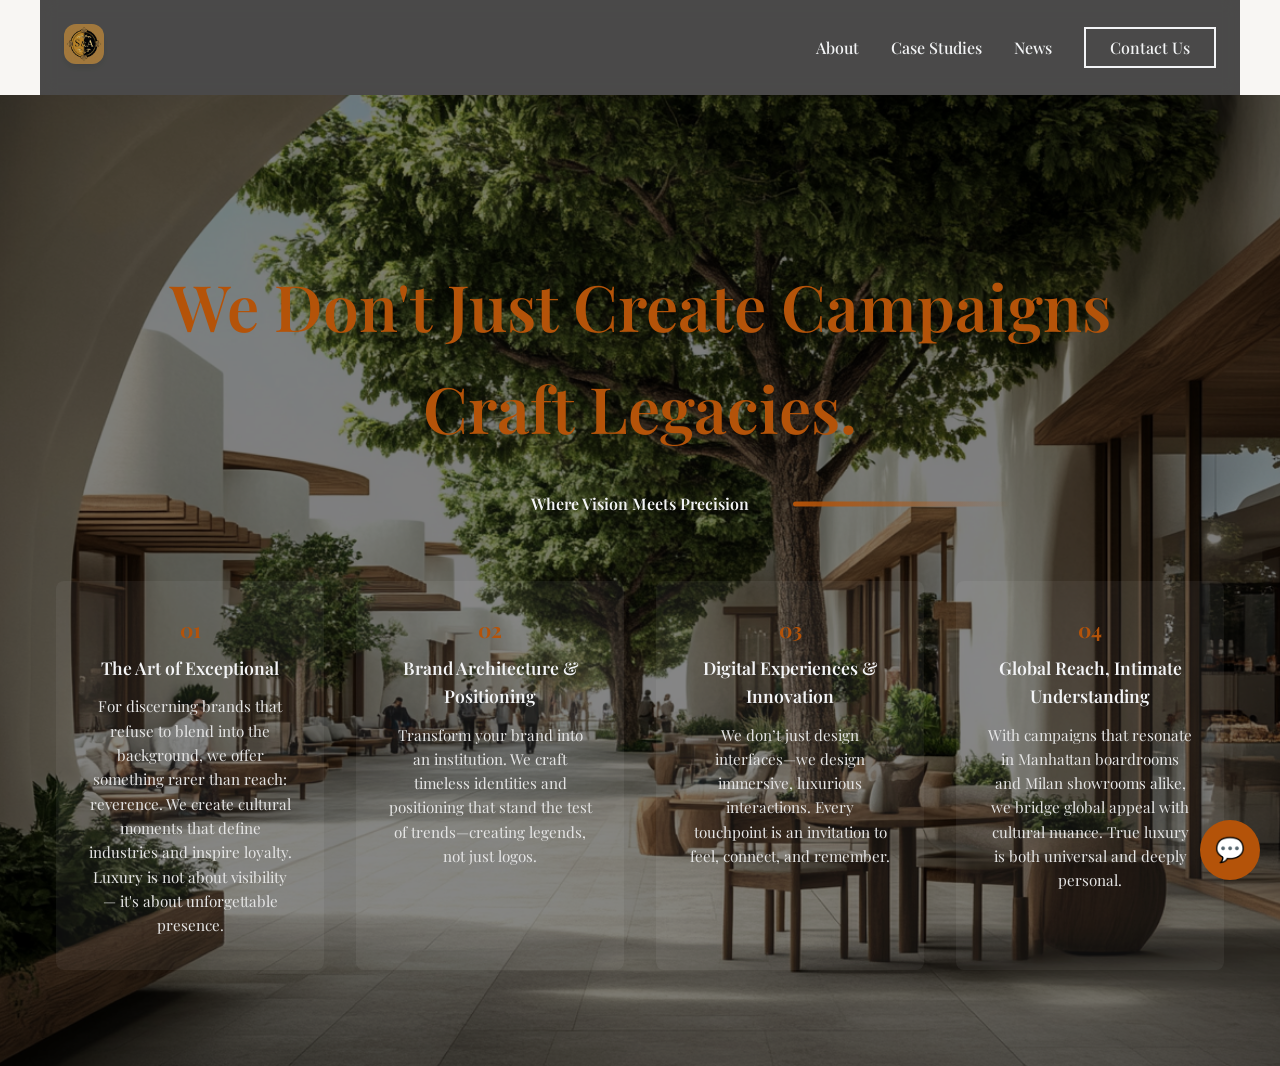
==== index.html @ b154f4e4 "Change html" ====
<!DOCTYPE html>
<html lang="en">


<head>
    <meta charset="UTF-8" />
    <meta name="viewport" content="width=device-width, initial-scale=1.0" />
    <link rel="preconnect" href="https://fonts.googleapis.com" />
    <link rel="preconnect" href="https://fonts.gstatic.com" crossorigin />
    <link
        href="https://fonts.googleapis.com/css2?family=Playfair+Display:wght@400;600;700&family=DM+Sans:wght@400;500;700&display=swap"
        rel="stylesheet">
    <link rel="stylesheet" href="style.css" />
    <title>SA Luxury | Modern Sophistication | Digital Agency Portfolio Page</title>
</head>


<body>
    <nav>
        <div class="nav__logo">
            <img src="src/sa-logo.png" alt="S & A Luxury Logo" class="logo-image" />
        </div>
        <ul class="nav__links">
            <li class="link"><a href="#">About</a></li>
            <li class="link"><a href="#">Case Studies</a></li>
            <li class="link"><a href="#">News</a></li>
            <li class="link"><a href="#" class="contact__btn">Contact Us</a></li>
        </ul>
    </nav>


    <header>
        <div class="header__container">
            <div class="header__content">
                <h1><strong>We Don't Just Create Campaigns</strong><strong> Craft Legacies.</strong></h1>
                <a href="#" class="start__project">Where Vision Meets Precision</a>
            </div>


            <div class="footer__cards">


                <div class="card">
                    <h4>01</h4>
                    <h5>The Art of Exceptional</h5>
                    <p>
                        For discerning brands that refuse to blend into the background, we offer something rarer than
                        reach: reverence.
                        We create cultural moments that define industries and inspire loyalty. Luxury is not about
                        visibility—
                        it's about unforgettable presence.
                    </p>
                </div>


                <div class="card">
                    <h4>02</h4>
                    <h5>Brand Architecture & Positioning</h5>
                    <p>
                        Transform your brand into an institution. We craft timeless identities and positioning that
                        stand the test
                        of trends—creating legends, not just logos.
                    </p>
                </div>


                <div class="card">
                    <h4>03</h4>
                    <h5>Digital Experiences & Innovation</h5>
                    <p>
                        We don’t just design interfaces—we design immersive, luxurious interactions. Every touchpoint is
                        an invitation
                        to feel, connect, and remember.
                    </p>
                </div>


                <div class="card">
                    <h4>04</h4>
                    <h5>Global Reach, Intimate Understanding</h5>
                    <p>
                        With campaigns that resonate in Manhattan boardrooms and Milan showrooms alike, we bridge global
                        appeal
                        with cultural nuance. True luxury is both universal and deeply personal.
                    </p>
                </div>


            </div>
        </div>
    </header>


    <div class="chatbot-container">
        <button id="chat-toggle" class="chat-toggle">💬</button>
        <div class="chat-window" id="chat-window">
            <div class="chat-header">S & A Assistant</div>
            <div class="chat-messages" id="chat-messages">
                <div class="chat-message-bot">
                    ✨ Welcome to S & A Luxury. <br />
                    We're honored to have you here. Tell us how we can craft brilliance together.
                </div>
            </div>
            <div class="chat-input">
                <input type="text" id="chat-input-field" placeholder="Type your message..." />
                <button id="chat-send-btn">Send</button>
            </div>
        </div>
    </div>


    <script defer src="script.js"></script>
</body>


</html>
---- style.css ----
:root {
    --primary-color: #b45309;
    --extra-light: #f3f4f6;
    --max-width: 1200px;
  }
 
  * {
    margin: 0;
    padding: 0;
    box-sizing: border-box;
  }
 
  body {
    font-family: 'Playfair Display', serif;
    background-color: #f8f6f3;
    color: #111;
    line-height: 1.6;
  }
 
  nav {
    position: sticky;
    top: 0;
    width: 100%;
    max-width: var(--max-width);
    margin: auto;
    padding: 1.5rem;
    display: flex;
    justify-content: space-between;
    align-items: center;
    background: rgba(0, 0, 0, 0.7);
    z-index: 999;
    backdrop-filter: blur(8px);
  }
 
  .logo-image {
    height: 40px;
  }
 
  .nav__links {
    display: flex;
    list-style: none;
    gap: 2rem;
  }
 
  .nav__links a {
    color: var(--extra-light);
    text-decoration: none;
    font-weight: 500;
    transition: color 0.3s;
  }
 
  .nav__links a:hover {
    color: var(--primary-color);
  }
 
  .contact__btn {
    border: 2px solid var(--extra-light);
    padding: 0.5rem 1.5rem;
    position: relative;
    transition: background 0.3s;
  }
 
  .contact__btn:hover {
    background-color: var(--primary-color);
    color: #fff;
  }
 
  header {
    background: url("src/agency.png") center center/cover no-repeat;
    position: relative;
    padding-top: 8rem;
  }
 
  header::before {
    content: "";
    position: absolute;
    inset: 0;
    background: rgba(0, 0, 0, 0.5);
    z-index: 0;
  }
 
  .header__container {
    position: relative;
    z-index: 1;
    max-width: var(--max-width);
    margin: auto;
    padding: 2rem 1rem 6rem;
    text-align: center;
  }
 
  .header__content h1 {
    font-size: 2.8rem;
    font-weight: 300;
    color: var(--extra-light);
    animation: fadeInUp 1s ease-out;
  }
 
  .header__content h1 strong {
    display: block;
    color: var(--primary-color);
    font-weight: 600;
  }
 
  .start__project {
    display: inline-block;
    margin-top: 2rem;
    color: var(--extra-light);
    text-decoration: none;
    font-weight: 600;
    position: relative;
  }
 
  .start__project::before {
    content: "";
    position: absolute;
    top: 50%;
    right: -120%;
    height: 5px;
    width: 100%;
    background-image: linear-gradient(
      to right,
      var(--primary-color),
      transparent
    );
    border-radius: 5px;
    transform: translateY(-50%);
  }
 
  .footer__cards {
    margin-top: 4rem;
    display: grid;
    grid-template-columns: repeat(auto-fit, minmax(280px, 1fr));
    gap: 2rem;
    z-index: 1;
  }
 
  .card {
    background-color: rgba(255, 255, 255, 0.05);
    border-radius: 8px;
    padding: 2rem;
    transition: transform 0.4s ease;
    cursor: pointer;
  }
 
  .card:hover {
    transform: translateY(-10px);
  }
 
  .card h4 {
    font-size: 1.3rem;
    color: var(--primary-color);
    margin-bottom: 0.5rem;
  }
 
  .card h5 {
    font-size: 1.1rem;
    font-weight: 600;
    margin-bottom: 0.75rem;
    color: var(--extra-light);
  }
 
  .card p {
    font-size: 0.95rem;
    color: #e5e5e5;
  }
 
  @media (min-width: 768px) {
    .header__content h1 {
      font-size: 3.5rem;
    }
  }
 
  @media (min-width: 1024px) {
    .header__content h1 {
      font-size: 4rem;
    }
 
    .footer__cards {
      grid-template-columns: repeat(4, 1fr);
    }
  }
 
  @keyframes fadeInUp {
    from {
      opacity: 0;
      transform: translateY(30px);
    }
    to {
      opacity: 1;
      transform: translateY(0);
    }
  }


  .chatbot-container {
    position: fixed;
    bottom: 20px;
    right: 20px;
    z-index: 999;
  }
 
  .chat-toggle {
    background: var(--primary-color);
    color: white;
    border: none;
    border-radius: 50%;
    width: 60px;
    height: 60px;
    font-size: 1.5rem;
    cursor: pointer;
  }
 
  .chat-window {
    display: none;
    flex-direction: column;
    justify-content: space-between;
    width: 300px;
    height: 400px;
    background: #111;
    border: 1px solid #333;
    border-radius: 10px;
    overflow: hidden;
    position: absolute;
    bottom: 80px;
    right: 0;
  }
 
  .chat-header {
    background: var(--primary-color);
    padding: 1rem;
    color: white;
    font-weight: bold;
    text-align: center;
  }
 
  .chat-messages {
    flex: 1;
    padding: 1rem;
    overflow-y: auto;
    font-size: 0.9rem;
  }
 
  .chat-input {
    display: flex;
    border-top: 1px solid #333;
  }
 
  .chat-input input {
    flex: 1;
    padding: 0.7rem;
    border: none;
    background: #222;
    color: white;
  }
 
  .chat-input button {
    background: var(--primary-color);
    border: none;
    color: white;
    padding: 0 1rem;
    cursor: pointer;
  }


  .chat-message-bot {
    background: rgba(255, 255, 255, 0.05);
    padding: 0.75rem 1rem;
    border-radius: 10px;
    color: #ccc;
    margin-bottom: 1rem;
    font-style: italic;
    font-size: 0.9rem;
  }

  img {
    border-radius: 12px;
    box-shadow: 0 4px 8px rgba(0, 0, 0, 0.1);
    transition: transform 0.3s ease-in-out;
  }

  img:hover {
    transform: scale(1.02);
  }

  [data-animate] {
    opacity: 0;
    transform: translateY(30px);
    transition: all 0.6s ease-out;
  }

  [data-animate].visible {
    opacity: 1;
    transform: translateY(0);
  }

 
  .section {
    padding: 80px 0;
  }
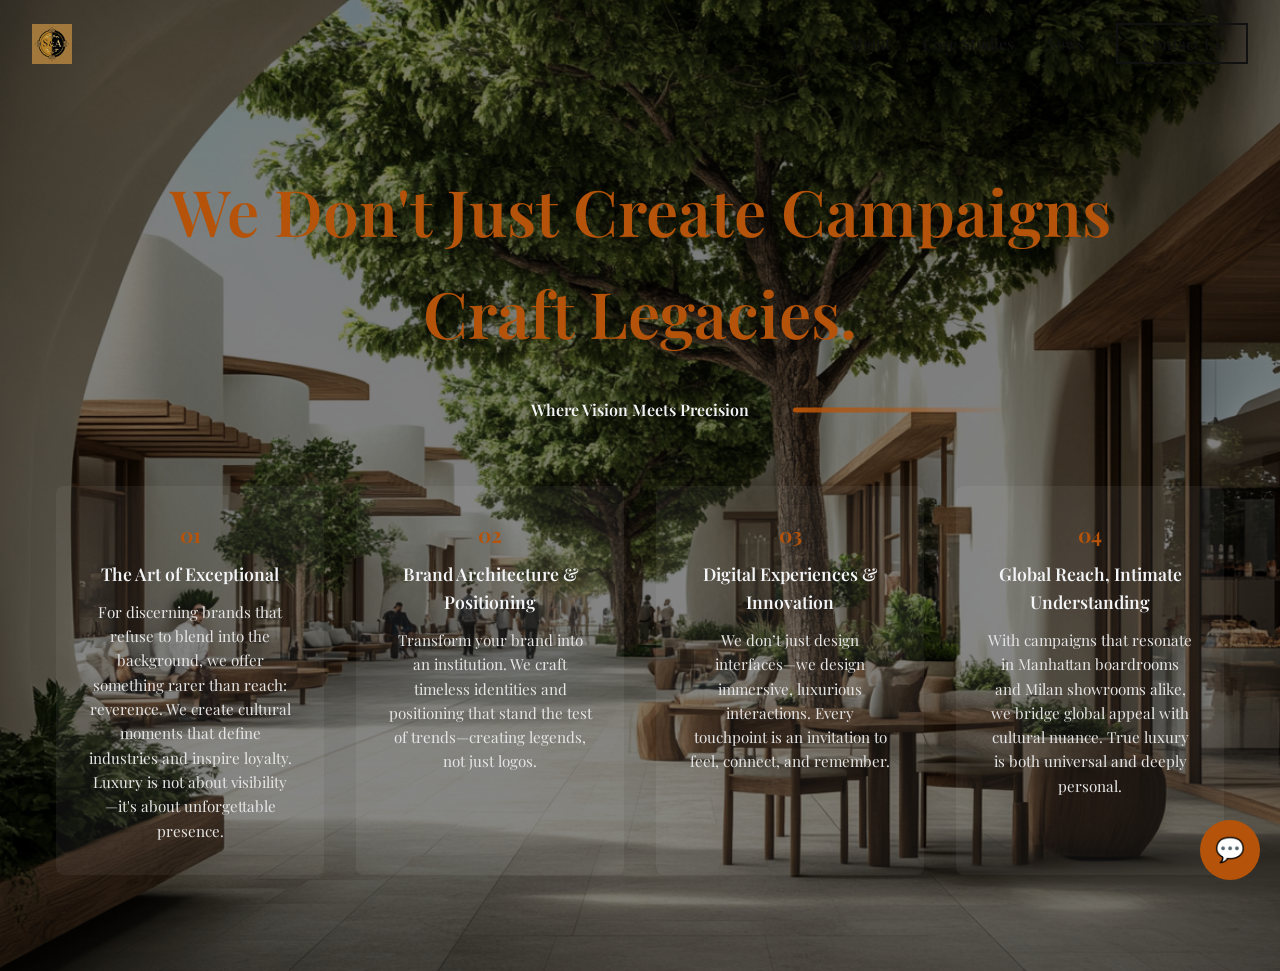
==== commit 0ff1b71f: "Final css and js" ====
--- a/index.html
+++ b/index.html
@@ -1,6 +1,5 @@
 <!DOCTYPE html>
 <html lang="en">
-
 
 <head>
     <meta charset="UTF-8" />
@@ -9,26 +8,28 @@
     <link rel="preconnect" href="https://fonts.gstatic.com" crossorigin />
     <link
         href="https://fonts.googleapis.com/css2?family=Playfair+Display:wght@400;600;700&family=DM+Sans:wght@400;500;700&display=swap"
-        rel="stylesheet">
+        rel="stylesheet" />
     <link rel="stylesheet" href="style.css" />
     <title>SA Luxury | Modern Sophistication | Digital Agency Portfolio Page</title>
 </head>
 
-
 <body>
-    <nav>
-        <div class="nav__logo">
-            <img src="src/sa-logo.png" alt="S & A Luxury Logo" class="logo-image" />
+    <!-- ✅ Single Clean Navbar -->
+    <nav class="navbar">
+        <div class="nav__container">
+            <div class="nav__logo">
+                <img src="src/sa-logo.png" alt="S & A Luxury Logo" class="logo-image" />
+            </div>
+            <ul class="nav__links">
+                <li class="link"><a href="#">About</a></li>
+                <li class="link"><a href="#">Case Studies</a></li>
+                <li class="link"><a href="#">News</a></li>
+                <li class="link"><a href="#" class="contact__btn">Contact Us</a></li>
+            </ul>
         </div>
-        <ul class="nav__links">
-            <li class="link"><a href="#">About</a></li>
-            <li class="link"><a href="#">Case Studies</a></li>
-            <li class="link"><a href="#">News</a></li>
-            <li class="link"><a href="#" class="contact__btn">Contact Us</a></li>
-        </ul>
     </nav>
 
-
+    <!-- Hero + Card Section -->
     <header>
         <div class="header__container">
             <div class="header__content">
@@ -36,61 +37,49 @@
                 <a href="#" class="start__project">Where Vision Meets Precision</a>
             </div>
 
-
             <div class="footer__cards">
-
-
                 <div class="card">
                     <h4>01</h4>
                     <h5>The Art of Exceptional</h5>
                     <p>
                         For discerning brands that refuse to blend into the background, we offer something rarer than
-                        reach: reverence.
-                        We create cultural moments that define industries and inspire loyalty. Luxury is not about
-                        visibility—
-                        it's about unforgettable presence.
+                        reach: reverence. We create cultural moments that define industries and inspire loyalty. Luxury
+                        is not about visibility—it's about unforgettable presence.
                     </p>
                 </div>
-
 
                 <div class="card">
                     <h4>02</h4>
                     <h5>Brand Architecture & Positioning</h5>
                     <p>
                         Transform your brand into an institution. We craft timeless identities and positioning that
-                        stand the test
-                        of trends—creating legends, not just logos.
+                        stand
+                        the test of trends—creating legends, not just logos.
                     </p>
                 </div>
-
 
                 <div class="card">
                     <h4>03</h4>
                     <h5>Digital Experiences & Innovation</h5>
                     <p>
                         We don’t just design interfaces—we design immersive, luxurious interactions. Every touchpoint is
-                        an invitation
-                        to feel, connect, and remember.
+                        an invitation to feel, connect, and remember.
                     </p>
                 </div>
-
 
                 <div class="card">
                     <h4>04</h4>
                     <h5>Global Reach, Intimate Understanding</h5>
                     <p>
                         With campaigns that resonate in Manhattan boardrooms and Milan showrooms alike, we bridge global
-                        appeal
-                        with cultural nuance. True luxury is both universal and deeply personal.
+                        appeal with cultural nuance. True luxury is both universal and deeply personal.
                     </p>
                 </div>
-
-
             </div>
         </div>
     </header>
 
-
+    <!-- Chatbot -->
     <div class="chatbot-container">
         <button id="chat-toggle" class="chat-toggle">💬</button>
         <div class="chat-window" id="chat-window">
@@ -108,9 +97,8 @@
         </div>
     </div>
 
-
+    <!-- JavaScript -->
     <script defer src="script.js"></script>
 </body>
 
-
 </html>
--- a/style.css
+++ b/style.css
@@ -3,74 +3,92 @@
     --extra-light: #f3f4f6;
     --max-width: 1200px;
   }
- 
+  
   * {
     margin: 0;
     padding: 0;
     box-sizing: border-box;
   }
- 
+  
   body {
     font-family: 'Playfair Display', serif;
     background-color: #f8f6f3;
     color: #111;
     line-height: 1.6;
   }
- 
-  nav {
-    position: sticky;
+  
+  /* ===== Navbar ===== */
+  nav.navbar {
+    position: absolute;
     top: 0;
+    left: 0;
+    width: 100vw;
+    background: transparent;
+    z-index: 999;
+    transition: background 0.3s ease, box-shadow 0.3s ease;
+  }
+  
+  nav.navbar.scrolled {
+    position: fixed;
+    background-color: #f8f6f3;
+    box-shadow: 0 2px 10px rgba(0, 0, 0, 0.04);
+  }
+  
+  .nav__container {
+    max-width: 1600px;
     width: 100%;
-    max-width: var(--max-width);
-    margin: auto;
-    padding: 1.5rem;
+    margin: 0 auto;
+    padding: 1.5rem 2rem;
     display: flex;
     justify-content: space-between;
     align-items: center;
-    background: rgba(0, 0, 0, 0.7);
-    z-index: 999;
-    backdrop-filter: blur(8px);
-  }
- 
+  }
+  
+  .nav__logo {
+    flex-shrink: 0;
+  }
+  
   .logo-image {
     height: 40px;
-  }
- 
+    display: block;
+  }
+  
   .nav__links {
     display: flex;
     list-style: none;
     gap: 2rem;
   }
- 
+  
   .nav__links a {
-    color: var(--extra-light);
+    color: #111;
     text-decoration: none;
     font-weight: 500;
     transition: color 0.3s;
   }
- 
+  
   .nav__links a:hover {
     color: var(--primary-color);
   }
- 
+  
   .contact__btn {
-    border: 2px solid var(--extra-light);
+    border: 2px solid #111;
     padding: 0.5rem 1.5rem;
     position: relative;
-    transition: background 0.3s;
-  }
- 
+    transition: background 0.3s, color 0.3s;
+  }
+  
   .contact__btn:hover {
     background-color: var(--primary-color);
     color: #fff;
   }
- 
+  
+  /* ===== Hero & Header ===== */
   header {
     background: url("src/agency.png") center center/cover no-repeat;
     position: relative;
     padding-top: 8rem;
   }
- 
+  
   header::before {
     content: "";
     position: absolute;
@@ -78,7 +96,7 @@
     background: rgba(0, 0, 0, 0.5);
     z-index: 0;
   }
- 
+  
   .header__container {
     position: relative;
     z-index: 1;
@@ -87,20 +105,20 @@
     padding: 2rem 1rem 6rem;
     text-align: center;
   }
- 
+  
   .header__content h1 {
     font-size: 2.8rem;
     font-weight: 300;
     color: var(--extra-light);
     animation: fadeInUp 1s ease-out;
   }
- 
+  
   .header__content h1 strong {
     display: block;
     color: var(--primary-color);
     font-weight: 600;
   }
- 
+  
   .start__project {
     display: inline-block;
     margin-top: 2rem;
@@ -109,7 +127,7 @@
     font-weight: 600;
     position: relative;
   }
- 
+  
   .start__project::before {
     content: "";
     position: absolute;
@@ -117,15 +135,12 @@
     right: -120%;
     height: 5px;
     width: 100%;
-    background-image: linear-gradient(
-      to right,
-      var(--primary-color),
-      transparent
-    );
+    background-image: linear-gradient(to right, var(--primary-color), transparent);
     border-radius: 5px;
     transform: translateY(-50%);
   }
- 
+  
+  /* ===== Cards ===== */
   .footer__cards {
     margin-top: 4rem;
     display: grid;
@@ -133,7 +148,7 @@
     gap: 2rem;
     z-index: 1;
   }
- 
+  
   .card {
     background-color: rgba(255, 255, 255, 0.05);
     border-radius: 8px;
@@ -141,45 +156,47 @@
     transition: transform 0.4s ease;
     cursor: pointer;
   }
- 
+  
   .card:hover {
     transform: translateY(-10px);
   }
- 
+  
   .card h4 {
     font-size: 1.3rem;
     color: var(--primary-color);
     margin-bottom: 0.5rem;
   }
- 
+  
   .card h5 {
     font-size: 1.1rem;
     font-weight: 600;
     margin-bottom: 0.75rem;
     color: var(--extra-light);
   }
- 
+  
   .card p {
     font-size: 0.95rem;
     color: #e5e5e5;
   }
- 
+  
+  /* ===== Responsive Typography ===== */
   @media (min-width: 768px) {
     .header__content h1 {
       font-size: 3.5rem;
     }
   }
- 
+  
   @media (min-width: 1024px) {
     .header__content h1 {
       font-size: 4rem;
     }
- 
+  
     .footer__cards {
       grid-template-columns: repeat(4, 1fr);
     }
   }
- 
+  
+  /* ===== Animation Keyframes ===== */
   @keyframes fadeInUp {
     from {
       opacity: 0;
@@ -190,15 +207,15 @@
       transform: translateY(0);
     }
   }
-
-
+  
+  /* ===== Chatbot Styling ===== */
   .chatbot-container {
     position: fixed;
     bottom: 20px;
     right: 20px;
     z-index: 999;
   }
- 
+  
   .chat-toggle {
     background: var(--primary-color);
     color: white;
@@ -209,7 +226,7 @@
     font-size: 1.5rem;
     cursor: pointer;
   }
- 
+  
   .chat-window {
     display: none;
     flex-direction: column;
@@ -224,7 +241,7 @@
     bottom: 80px;
     right: 0;
   }
- 
+  
   .chat-header {
     background: var(--primary-color);
     padding: 1rem;
@@ -232,19 +249,19 @@
     font-weight: bold;
     text-align: center;
   }
- 
+  
   .chat-messages {
     flex: 1;
     padding: 1rem;
     overflow-y: auto;
     font-size: 0.9rem;
   }
- 
+  
   .chat-input {
     display: flex;
     border-top: 1px solid #333;
   }
- 
+  
   .chat-input input {
     flex: 1;
     padding: 0.7rem;
@@ -252,7 +269,7 @@
     background: #222;
     color: white;
   }
- 
+  
   .chat-input button {
     background: var(--primary-color);
     border: none;
@@ -260,8 +277,7 @@
     padding: 0 1rem;
     cursor: pointer;
   }
-
-
+  
   .chat-message-bot {
     background: rgba(255, 255, 255, 0.05);
     padding: 0.75rem 1rem;
@@ -270,30 +286,4 @@
     margin-bottom: 1rem;
     font-style: italic;
     font-size: 0.9rem;
-  }
-
-  img {
-    border-radius: 12px;
-    box-shadow: 0 4px 8px rgba(0, 0, 0, 0.1);
-    transition: transform 0.3s ease-in-out;
-  }
-
-  img:hover {
-    transform: scale(1.02);
-  }
-
-  [data-animate] {
-    opacity: 0;
-    transform: translateY(30px);
-    transition: all 0.6s ease-out;
-  }
-
-  [data-animate].visible {
-    opacity: 1;
-    transform: translateY(0);
-  }
-
- 
-  .section {
-    padding: 80px 0;
   }
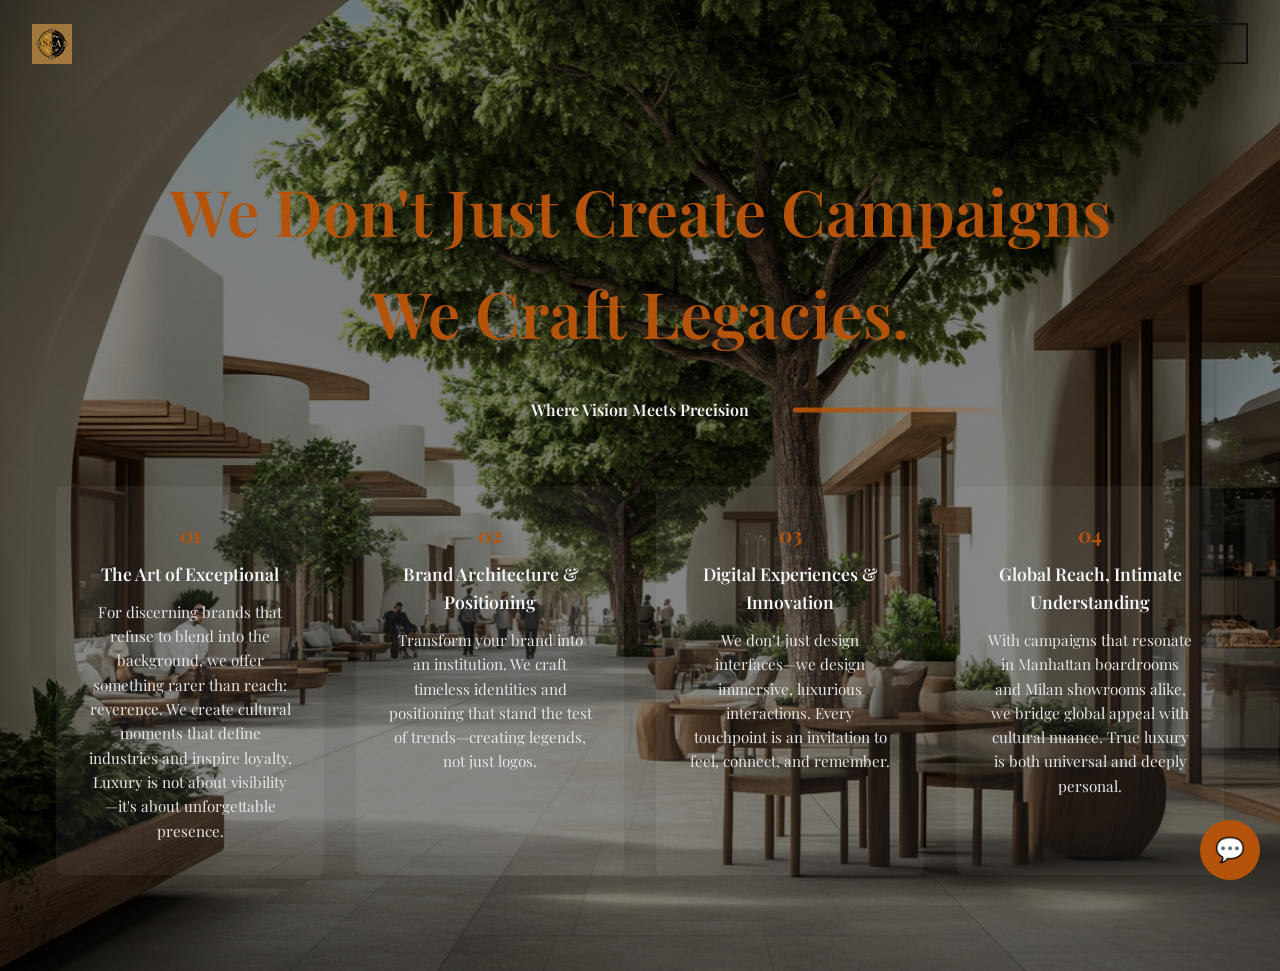
==== commit 505f9cf9: "Update index.html" ====
--- a/index.html
+++ b/index.html
@@ -33,7 +33,7 @@
     <header>
         <div class="header__container">
             <div class="header__content">
-                <h1><strong>We Don't Just Create Campaigns</strong><strong> Craft Legacies.</strong></h1>
+                <h1><strong>We Don't Just Create Campaigns</strong><strong> We Craft Legacies.</strong></h1>
                 <a href="#" class="start__project">Where Vision Meets Precision</a>
             </div>
 
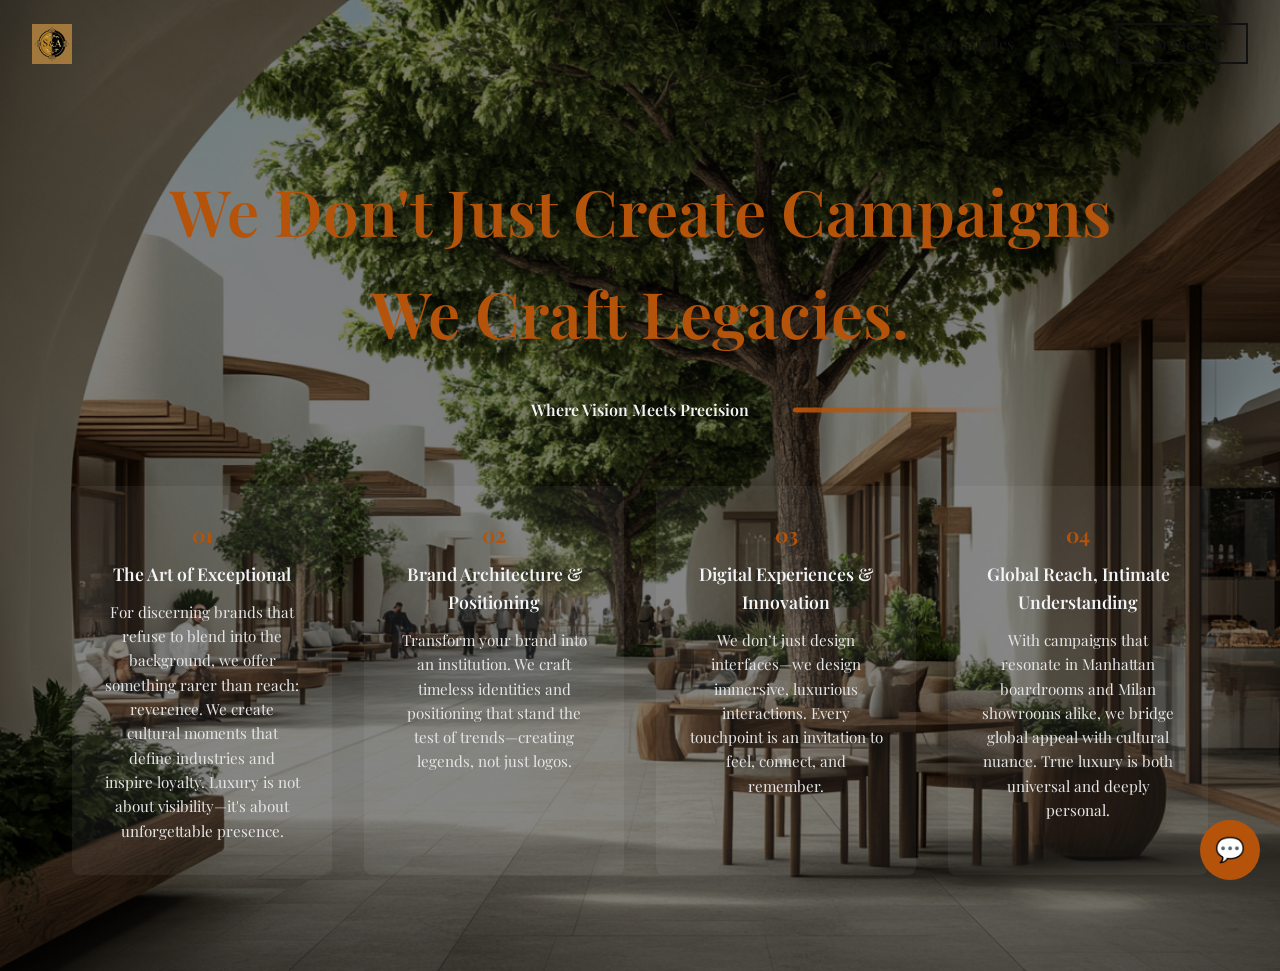
==== commit bf22b724: "Updated the JS" ====
--- a/index.html
+++ b/index.html
@@ -20,7 +20,9 @@
             <div class="nav__logo">
                 <img src="src/sa-logo.png" alt="S & A Luxury Logo" class="logo-image" />
             </div>
-            <ul class="nav__links">
+            <!-- ✅ Hamburger for mobile -->
+            <button class="hamburger" id="hamburger">&#9776;</button>
+            <ul class="nav__links" id="navLinks">
                 <li class="link"><a href="#">About</a></li>
                 <li class="link"><a href="#">Case Studies</a></li>
                 <li class="link"><a href="#">News</a></li>
@@ -29,11 +31,14 @@
         </div>
     </nav>
 
-    <!-- Hero + Card Section -->
+    <!-- ✅ Hero + Card Section -->
     <header>
         <div class="header__container">
             <div class="header__content">
-                <h1><strong>We Don't Just Create Campaigns</strong><strong> We Craft Legacies.</strong></h1>
+                <h1>
+                    <strong>We Don't Just Create Campaigns</strong>
+                    <strong> We Craft Legacies.</strong>
+                </h1>
                 <a href="#" class="start__project">Where Vision Meets Precision</a>
             </div>
 
@@ -53,8 +58,7 @@
                     <h5>Brand Architecture & Positioning</h5>
                     <p>
                         Transform your brand into an institution. We craft timeless identities and positioning that
-                        stand
-                        the test of trends—creating legends, not just logos.
+                        stand the test of trends—creating legends, not just logos.
                     </p>
                 </div>
 
@@ -79,7 +83,7 @@
         </div>
     </header>
 
-    <!-- Chatbot -->
+    <!-- ✅ Chatbot -->
     <div class="chatbot-container">
         <button id="chat-toggle" class="chat-toggle">💬</button>
         <div class="chat-window" id="chat-window">
@@ -97,8 +101,8 @@
         </div>
     </div>
 
-    <!-- JavaScript -->
-    <script defer src="script.js"></script>
+    <!-- ✅ JavaScript -->
+    <script src="script.js" defer></script>
 </body>
 
 </html>
--- a/style.css
+++ b/style.css
@@ -147,6 +147,7 @@
     grid-template-columns: repeat(auto-fit, minmax(280px, 1fr));
     gap: 2rem;
     z-index: 1;
+    padding: 0 1rem;
   }
   
   .card {
@@ -286,4 +287,105 @@
     margin-bottom: 1rem;
     font-style: italic;
     font-size: 0.9rem;
+  }
+  
+  /* ===== Mobile Fixes ===== */
+  @media (max-width: 768px) {
+    .nav__container {
+      flex-direction: column;
+      align-items: flex-start;
+      padding: 1rem;
+    }
+  
+    .nav__links {
+      flex-direction: column;
+      width: 100%;
+      gap: 1rem;
+      margin-top: 1rem;
+    }
+  
+    .nav__links .link {
+      width: 100%;
+    }
+  
+    .nav__links a {
+      display: block;
+      width: 100%;
+      padding: 0.5rem 0;
+      font-size: 1rem;
+    }
+  
+    .header__content h1 {
+      font-size: 2rem;
+    }
+  
+    .start__project {
+      font-size: 1rem;
+      margin-top: 1rem;
+    }
+  
+    .card {
+      padding: 1.5rem;
+    }
+  
+    .card h5 {
+      font-size: 1rem;
+    }
+  
+    .card p {
+      font-size: 0.85rem;
+    }
+  }
+  
+  @media (max-width: 480px) {
+    .chat-window {
+      width: 90vw;
+      height: 70vh;
+      right: 5vw;
+      bottom: 80px;
+    }
+  
+    .chat-toggle {
+      width: 50px;
+      height: 50px;
+      font-size: 1.2rem;
+    }
+  
+    .header__container {
+      padding: 1rem;
+    }
+  }
+  /* Hamburger button (mobile only) */
+.hamburger {
+    background: none;
+    border: none;
+    font-size: 2rem;
+    display: none;
+    cursor: pointer;
+    color: #111;
+  }
+  
+  @media (max-width: 768px) {
+    .hamburger {
+      display: block;
+    }
+  
+    .nav__links {
+      display: none;
+      flex-direction: column;
+      width: 100%;
+      background-color: #f8f6f3;
+      margin-top: 1rem;
+      padding: 1rem 0;
+      border-top: 1px solid #ddd;
+    }
+  
+    .nav__links.active {
+      display: flex;
+    }
+  
+    .nav__links a {
+      padding: 0.75rem 2rem;
+      font-size: 1rem;
+    }
   }
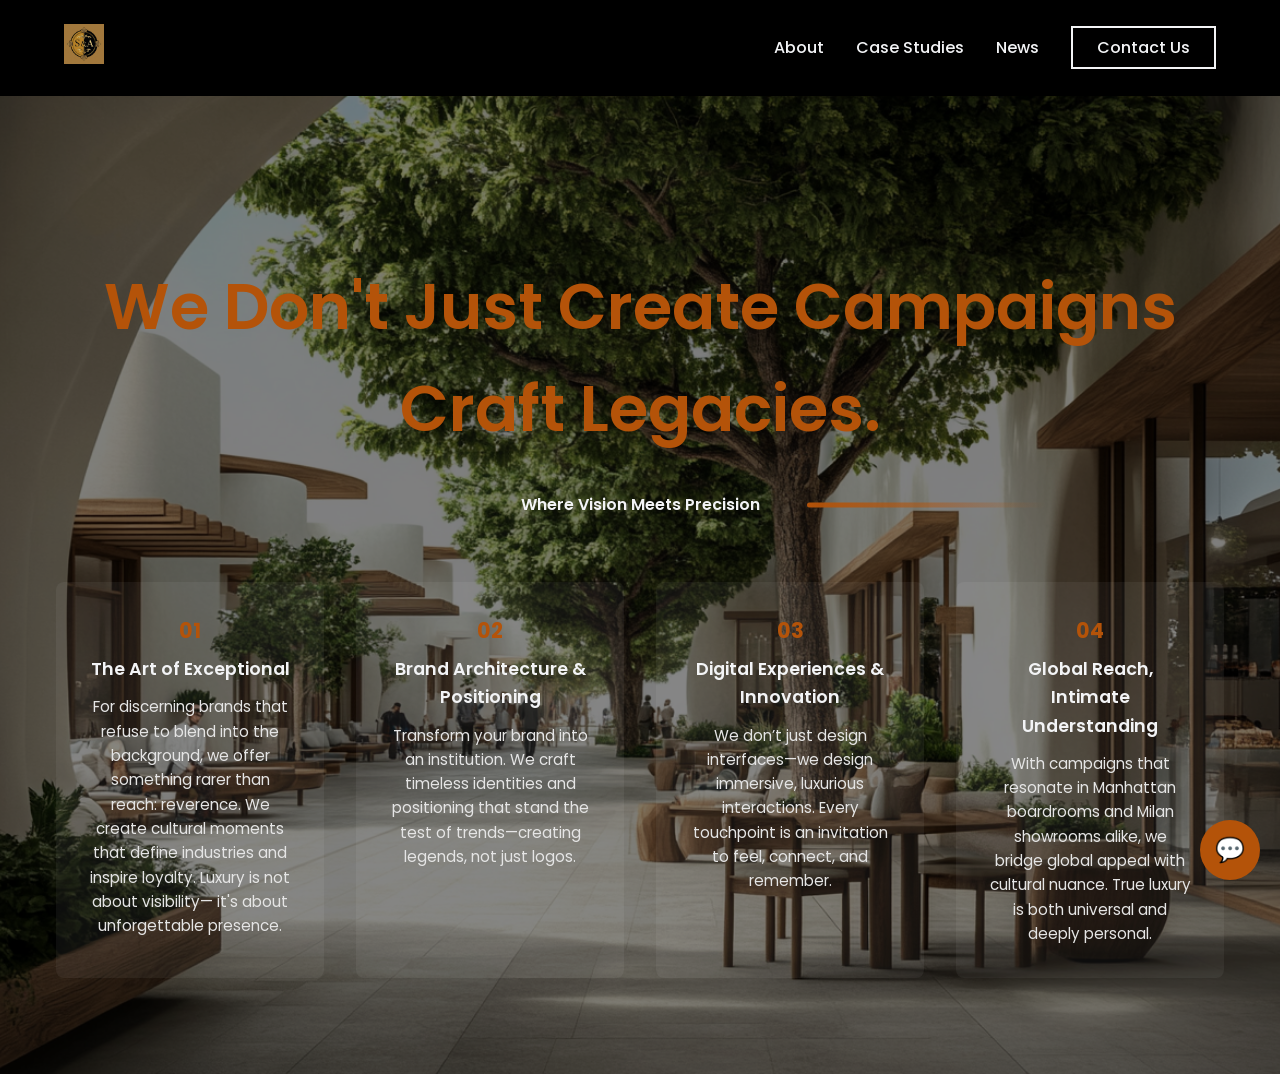
==== commit 4104728c: "Updated the files" ====
--- a/index.html
+++ b/index.html
@@ -6,50 +6,42 @@
     <meta name="viewport" content="width=device-width, initial-scale=1.0" />
     <link rel="preconnect" href="https://fonts.googleapis.com" />
     <link rel="preconnect" href="https://fonts.gstatic.com" crossorigin />
-    <link
-        href="https://fonts.googleapis.com/css2?family=Playfair+Display:wght@400;600;700&family=DM+Sans:wght@400;500;700&display=swap"
-        rel="stylesheet" />
+    <link href="https://fonts.googleapis.com/css2?family=Poppins&display=swap" rel="stylesheet" />
     <link rel="stylesheet" href="style.css" />
-    <title>SA Luxury | Modern Sophistication | Digital Agency Portfolio Page</title>
+    <title>S & A Luxury | Digital Agency Portfolio Page</title>
 </head>
 
 <body>
-    <!-- ✅ Single Clean Navbar -->
-    <nav class="navbar">
-        <div class="nav__container">
-            <div class="nav__logo">
-                <img src="src/sa-logo.png" alt="S & A Luxury Logo" class="logo-image" />
-            </div>
-            <!-- ✅ Hamburger for mobile -->
-            <button class="hamburger" id="hamburger">&#9776;</button>
-            <ul class="nav__links" id="navLinks">
-                <li class="link"><a href="#">About</a></li>
-                <li class="link"><a href="#">Case Studies</a></li>
-                <li class="link"><a href="#">News</a></li>
-                <li class="link"><a href="#" class="contact__btn">Contact Us</a></li>
-            </ul>
+    <nav>
+        <div class="nav__logo">
+            <img src="src/sa-logo.png" alt="S & A Luxury Logo" class="logo-image" />
         </div>
+        <ul class="nav__links">
+            <li class="link"><a href="#">About</a></li>
+            <li class="link"><a href="#">Case Studies</a></li>
+            <li class="link"><a href="#">News</a></li>
+            <li class="link"><a href="#" class="contact__btn">Contact Us</a></li>
+        </ul>
     </nav>
 
-    <!-- ✅ Hero + Card Section -->
     <header>
         <div class="header__container">
             <div class="header__content">
-                <h1>
-                    <strong>We Don't Just Create Campaigns</strong>
-                    <strong> We Craft Legacies.</strong>
-                </h1>
+                <h1><strong>We Don't Just Create Campaigns</strong><strong> Craft Legacies.</strong></h1>
                 <a href="#" class="start__project">Where Vision Meets Precision</a>
             </div>
 
             <div class="footer__cards">
+
                 <div class="card">
                     <h4>01</h4>
                     <h5>The Art of Exceptional</h5>
                     <p>
                         For discerning brands that refuse to blend into the background, we offer something rarer than
-                        reach: reverence. We create cultural moments that define industries and inspire loyalty. Luxury
-                        is not about visibility—it's about unforgettable presence.
+                        reach: reverence.
+                        We create cultural moments that define industries and inspire loyalty. Luxury is not about
+                        visibility—
+                        it's about unforgettable presence.
                     </p>
                 </div>
 
@@ -58,7 +50,8 @@
                     <h5>Brand Architecture & Positioning</h5>
                     <p>
                         Transform your brand into an institution. We craft timeless identities and positioning that
-                        stand the test of trends—creating legends, not just logos.
+                        stand the test
+                        of trends—creating legends, not just logos.
                     </p>
                 </div>
 
@@ -67,7 +60,8 @@
                     <h5>Digital Experiences & Innovation</h5>
                     <p>
                         We don’t just design interfaces—we design immersive, luxurious interactions. Every touchpoint is
-                        an invitation to feel, connect, and remember.
+                        an invitation
+                        to feel, connect, and remember.
                     </p>
                 </div>
 
@@ -76,14 +70,15 @@
                     <h5>Global Reach, Intimate Understanding</h5>
                     <p>
                         With campaigns that resonate in Manhattan boardrooms and Milan showrooms alike, we bridge global
-                        appeal with cultural nuance. True luxury is both universal and deeply personal.
+                        appeal
+                        with cultural nuance. True luxury is both universal and deeply personal.
                     </p>
                 </div>
+
             </div>
         </div>
     </header>
 
-    <!-- ✅ Chatbot -->
     <div class="chatbot-container">
         <button id="chat-toggle" class="chat-toggle">💬</button>
         <div class="chat-window" id="chat-window">
@@ -101,8 +96,7 @@
         </div>
     </div>
 
-    <!-- ✅ JavaScript -->
-    <script src="script.js" defer></script>
+    <script defer src="script.js"></script>
 </body>
 
 </html>
--- a/style.css
+++ b/style.css
@@ -11,46 +11,29 @@
   }
   
   body {
-    font-family: 'Playfair Display', serif;
-    background-color: #f8f6f3;
-    color: #111;
+    font-family: "Poppins", sans-serif;
+    background-color: #000;
+    color: var(--extra-light);
     line-height: 1.6;
   }
   
-  /* ===== Navbar ===== */
-  nav.navbar {
-    position: absolute;
+  nav {
+    position: sticky;
     top: 0;
-    left: 0;
-    width: 100vw;
-    background: transparent;
-    z-index: 999;
-    transition: background 0.3s ease, box-shadow 0.3s ease;
-  }
-  
-  nav.navbar.scrolled {
-    position: fixed;
-    background-color: #f8f6f3;
-    box-shadow: 0 2px 10px rgba(0, 0, 0, 0.04);
-  }
-  
-  .nav__container {
-    max-width: 1600px;
     width: 100%;
-    margin: 0 auto;
-    padding: 1.5rem 2rem;
+    max-width: var(--max-width);
+    margin: auto;
+    padding: 1.5rem;
     display: flex;
     justify-content: space-between;
     align-items: center;
-  }
-  
-  .nav__logo {
-    flex-shrink: 0;
+    background: rgba(0, 0, 0, 0.7);
+    z-index: 999;
+    backdrop-filter: blur(8px);
   }
   
   .logo-image {
     height: 40px;
-    display: block;
   }
   
   .nav__links {
@@ -60,7 +43,7 @@
   }
   
   .nav__links a {
-    color: #111;
+    color: var(--extra-light);
     text-decoration: none;
     font-weight: 500;
     transition: color 0.3s;
@@ -71,10 +54,10 @@
   }
   
   .contact__btn {
-    border: 2px solid #111;
+    border: 2px solid var(--extra-light);
     padding: 0.5rem 1.5rem;
     position: relative;
-    transition: background 0.3s, color 0.3s;
+    transition: background 0.3s;
   }
   
   .contact__btn:hover {
@@ -82,7 +65,6 @@
     color: #fff;
   }
   
-  /* ===== Hero & Header ===== */
   header {
     background: url("src/agency.png") center center/cover no-repeat;
     position: relative;
@@ -135,19 +117,21 @@
     right: -120%;
     height: 5px;
     width: 100%;
-    background-image: linear-gradient(to right, var(--primary-color), transparent);
+    background-image: linear-gradient(
+      to right,
+      var(--primary-color),
+      transparent
+    );
     border-radius: 5px;
     transform: translateY(-50%);
   }
   
-  /* ===== Cards ===== */
   .footer__cards {
     margin-top: 4rem;
     display: grid;
     grid-template-columns: repeat(auto-fit, minmax(280px, 1fr));
     gap: 2rem;
     z-index: 1;
-    padding: 0 1rem;
   }
   
   .card {
@@ -180,7 +164,6 @@
     color: #e5e5e5;
   }
   
-  /* ===== Responsive Typography ===== */
   @media (min-width: 768px) {
     .header__content h1 {
       font-size: 3.5rem;
@@ -197,7 +180,6 @@
     }
   }
   
-  /* ===== Animation Keyframes ===== */
   @keyframes fadeInUp {
     from {
       opacity: 0;
@@ -208,8 +190,7 @@
       transform: translateY(0);
     }
   }
-  
-  /* ===== Chatbot Styling ===== */
+
   .chatbot-container {
     position: fixed;
     bottom: 20px;
@@ -278,7 +259,7 @@
     padding: 0 1rem;
     cursor: pointer;
   }
-  
+
   .chat-message-bot {
     background: rgba(255, 255, 255, 0.05);
     padding: 0.75rem 1rem;
@@ -288,104 +269,4 @@
     font-style: italic;
     font-size: 0.9rem;
   }
-  
-  /* ===== Mobile Fixes ===== */
-  @media (max-width: 768px) {
-    .nav__container {
-      flex-direction: column;
-      align-items: flex-start;
-      padding: 1rem;
-    }
-  
-    .nav__links {
-      flex-direction: column;
-      width: 100%;
-      gap: 1rem;
-      margin-top: 1rem;
-    }
-  
-    .nav__links .link {
-      width: 100%;
-    }
-  
-    .nav__links a {
-      display: block;
-      width: 100%;
-      padding: 0.5rem 0;
-      font-size: 1rem;
-    }
-  
-    .header__content h1 {
-      font-size: 2rem;
-    }
-  
-    .start__project {
-      font-size: 1rem;
-      margin-top: 1rem;
-    }
-  
-    .card {
-      padding: 1.5rem;
-    }
-  
-    .card h5 {
-      font-size: 1rem;
-    }
-  
-    .card p {
-      font-size: 0.85rem;
-    }
-  }
-  
-  @media (max-width: 480px) {
-    .chat-window {
-      width: 90vw;
-      height: 70vh;
-      right: 5vw;
-      bottom: 80px;
-    }
-  
-    .chat-toggle {
-      width: 50px;
-      height: 50px;
-      font-size: 1.2rem;
-    }
-  
-    .header__container {
-      padding: 1rem;
-    }
-  }
-  /* Hamburger button (mobile only) */
-.hamburger {
-    background: none;
-    border: none;
-    font-size: 2rem;
-    display: none;
-    cursor: pointer;
-    color: #111;
-  }
-  
-  @media (max-width: 768px) {
-    .hamburger {
-      display: block;
-    }
-  
-    .nav__links {
-      display: none;
-      flex-direction: column;
-      width: 100%;
-      background-color: #f8f6f3;
-      margin-top: 1rem;
-      padding: 1rem 0;
-      border-top: 1px solid #ddd;
-    }
-  
-    .nav__links.active {
-      display: flex;
-    }
-  
-    .nav__links a {
-      padding: 0.75rem 2rem;
-      font-size: 1rem;
-    }
-  }+  
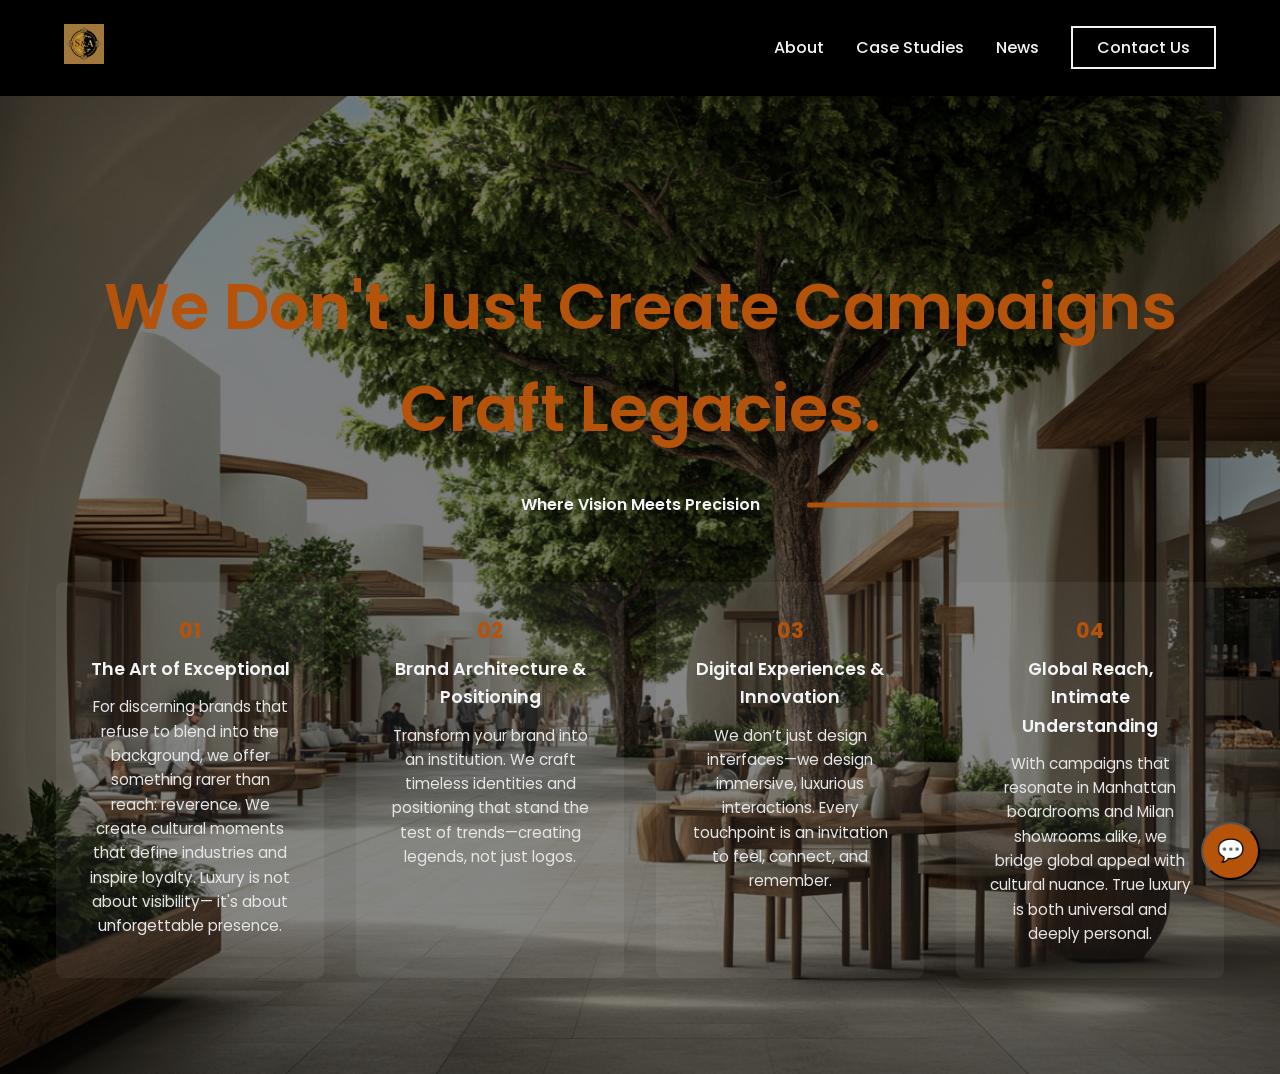
==== commit 7d00ebdc: "Updated CSS" ====
--- a/index.html
+++ b/index.html
@@ -16,7 +16,8 @@
         <div class="nav__logo">
             <img src="src/sa-logo.png" alt="S & A Luxury Logo" class="logo-image" />
         </div>
-        <ul class="nav__links">
+        <div class="hamburger" id="hamburger">&#9776;</div>
+        <ul class="nav__links" id="nav-links">
             <li class="link"><a href="#">About</a></li>
             <li class="link"><a href="#">Case Studies</a></li>
             <li class="link"><a href="#">News</a></li>
@@ -32,7 +33,6 @@
             </div>
 
             <div class="footer__cards">
-
                 <div class="card">
                     <h4>01</h4>
                     <h5>The Art of Exceptional</h5>
@@ -74,13 +74,15 @@
                         with cultural nuance. True luxury is both universal and deeply personal.
                     </p>
                 </div>
-
             </div>
         </div>
     </header>
 
+    <!-- Floating Chat Toggle Button -->
+    <button id="chat-toggle" class="chatbot-fab" title="Ask S & A 🌟">💬</button>
+
+    <!-- Chatbot Container -->
     <div class="chatbot-container">
-        <button id="chat-toggle" class="chat-toggle">💬</button>
         <div class="chat-window" id="chat-window">
             <div class="chat-header">S & A Assistant</div>
             <div class="chat-messages" id="chat-messages">
@@ -96,7 +98,7 @@
         </div>
     </div>
 
-    <script defer src="script.js"></script>
+    <script src="script.js"></script>
 </body>
 
 </html>
--- a/style.css
+++ b/style.css
@@ -269,4 +269,77 @@
     font-style: italic;
     font-size: 0.9rem;
   }
+
+  .hamburger {
+    display: none;
+    font-size: 28px;
+    color: var(--primary-color);
+    cursor: pointer;
+    padding: 1rem;
+    z-index: 1001;
+  }
+  
+  @media (max-width: 768px) {
+    .hamburger {
+      display: block;
+    }
+  
+    .nav__links {
+      display: none;
+      flex-direction: column;
+      width: 100%;
+      background: rgba(0, 0, 0, 0.9);
+      position: absolute;
+      top: 75px;
+      left: 0;
+      z-index: 1000;
+      padding: 1rem 2rem;
+      backdrop-filter: blur(8px);
+    }
+  
+    .nav__links.show-nav {
+      display: flex;
+    }
+  
+    .nav__links .link {
+      margin-bottom: 1rem;
+    }
+  
+    .nav__links .link a {
+      font-size: 1.1rem;
+      color: var(--extra-light);
+    }
+  
+    .contact__btn {
+      padding: 0.6rem 1.2rem;
+      font-size: 1rem;
+    }
+  }
+  
+  /* === Chatbot Floating Button Upgrade === */
+  .chatbot-fab {
+    position: fixed;
+    bottom: 20px;
+    right: 20px;
+    background-color: var(--primary-color);
+    color: white;
+    font-size: 22px;
+    padding: 14px;
+    border-radius: 50%;
+    box-shadow: 0 0 15px rgba(0,0,0,0.3);
+    z-index: 999;
+    text-align: center;
+    cursor: pointer;
+    animation: pulse 2.5s infinite;
+    transition: transform 0.3s ease;
+  }
+  .chatbot-fab:hover {
+    transform: scale(1.1);
+  }
+  
+  @keyframes pulse {
+    0% { box-shadow: 0 0 0 0 rgba(180, 83, 9, 0.5); }
+    70% { box-shadow: 0 0 0 14px rgba(180, 83, 9, 0); }
+    100% { box-shadow: 0 0 0 0 rgba(180, 83, 9, 0); }
+  }
   
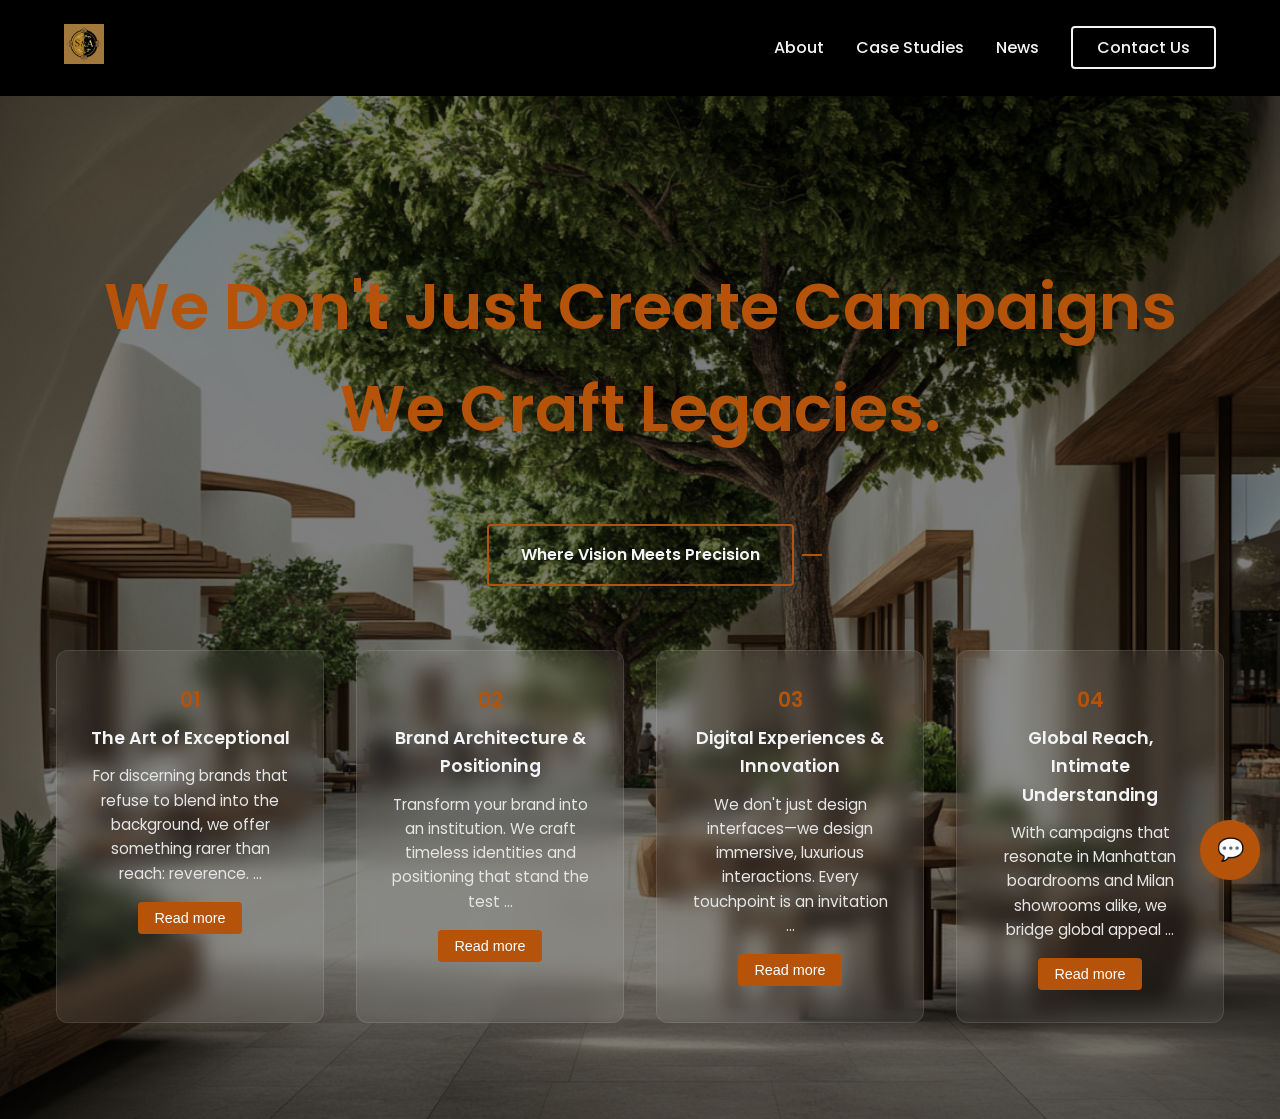
==== commit b9deccbb: "CSS and JS" ====
--- a/index.html
+++ b/index.html
@@ -6,30 +6,30 @@
     <meta name="viewport" content="width=device-width, initial-scale=1.0" />
     <link rel="preconnect" href="https://fonts.googleapis.com" />
     <link rel="preconnect" href="https://fonts.gstatic.com" crossorigin />
-    <link href="https://fonts.googleapis.com/css2?family=Poppins&display=swap" rel="stylesheet" />
+    <link href="https://fonts.googleapis.com/css2?family=Poppins:wght@300;400;500;600&display=swap" rel="stylesheet" />
     <link rel="stylesheet" href="style.css" />
-    <title>S & A Luxury | Digital Agency Portfolio Page</title>
+    <title>S &amp; A Luxury | Digital Agency Portfolio Page</title>
 </head>
 
 <body>
     <nav>
         <div class="nav__logo">
-            <img src="src/sa-logo.png" alt="S & A Luxury Logo" class="logo-image" />
+            <img src="src/sa-logo.png" alt="S &amp; A Luxury Logo" class="logo-image" />
         </div>
         <div class="hamburger" id="hamburger">&#9776;</div>
         <ul class="nav__links" id="nav-links">
-            <li class="link"><a href="#">About</a></li>
-            <li class="link"><a href="#">Case Studies</a></li>
-            <li class="link"><a href="#">News</a></li>
-            <li class="link"><a href="#" class="contact__btn">Contact Us</a></li>
+            <li class="link"><a href="#about">About</a></li>
+            <li class="link"><a href="#case-studies">Case Studies</a></li>
+            <li class="link"><a href="#news">News</a></li>
+            <li class="link"><a href="#contact" class="contact__btn">Contact Us</a></li>
         </ul>
     </nav>
 
     <header>
         <div class="header__container">
             <div class="header__content">
-                <h1><strong>We Don't Just Create Campaigns</strong><strong> Craft Legacies.</strong></h1>
-                <a href="#" class="start__project">Where Vision Meets Precision</a>
+                <h1><strong>We Don't Just Create Campaigns</strong><strong>We Craft Legacies.</strong></h1>
+                <a href="#contact" class="start__project">Where Vision Meets Precision</a>
             </div>
 
             <div class="footer__cards">
@@ -59,7 +59,7 @@
                     <h4>03</h4>
                     <h5>Digital Experiences & Innovation</h5>
                     <p>
-                        We don’t just design interfaces—we design immersive, luxurious interactions. Every touchpoint is
+                        We don't just design interfaces—we design immersive, luxurious interactions. Every touchpoint is
                         an invitation
                         to feel, connect, and remember.
                     </p>
@@ -79,15 +79,18 @@
     </header>
 
     <!-- Floating Chat Toggle Button -->
-    <button id="chat-toggle" class="chatbot-fab" title="Ask S & A 🌟">💬</button>
+    <button id="chat-toggle" class="chatbot-fab" title="Ask S &amp; A 🌟" aria-label="Open chatbot">💬</button>
 
     <!-- Chatbot Container -->
-    <div class="chatbot-container">
-        <div class="chat-window" id="chat-window">
-            <div class="chat-header">S & A Assistant</div>
+    <div class="chatbot-container" id="chatbot">
+        <div class="chat-window">
+            <div class="chat-header">
+                <span>S &amp; A Assistant</span>
+                <span id="chat-close" class="chat-close">×</span>
+            </div>
             <div class="chat-messages" id="chat-messages">
                 <div class="chat-message-bot">
-                    ✨ Welcome to S & A Luxury. <br />
+                    ✨ Welcome to S &amp; A Luxury. <br />
                     We're honored to have you here. Tell us how we can craft brilliance together.
                 </div>
             </div>
--- a/style.css
+++ b/style.css
@@ -17,6 +17,7 @@
     line-height: 1.6;
   }
   
+  /* Navigation Styles */
   nav {
     position: sticky;
     top: 0;
@@ -27,26 +28,28 @@
     display: flex;
     justify-content: space-between;
     align-items: center;
-    background: rgba(0, 0, 0, 0.7);
+    background: rgba(0, 0, 0, 0.9);
     z-index: 999;
     backdrop-filter: blur(8px);
   }
   
   .logo-image {
     height: 40px;
+    width: auto;
   }
   
   .nav__links {
     display: flex;
     list-style: none;
     gap: 2rem;
+    align-items: center;
   }
   
   .nav__links a {
     color: var(--extra-light);
     text-decoration: none;
     font-weight: 500;
-    transition: color 0.3s;
+    transition: color 0.3s ease;
   }
   
   .nav__links a:hover {
@@ -54,21 +57,35 @@
   }
   
   .contact__btn {
-    border: 2px solid var(--extra-light);
+    border: 2px solid var(--extra-light) !important;
+    border-radius: 4px;
     padding: 0.5rem 1.5rem;
     position: relative;
-    transition: background 0.3s;
+    transition: all 0.3s ease;
   }
   
   .contact__btn:hover {
-    background-color: var(--primary-color);
-    color: #fff;
-  }
-  
+    background-color: var(--primary-color) !important;
+    border-color: var(--primary-color) !important;
+    color: #fff !important;
+  }
+  
+  /* Hamburger Menu */
+  .hamburger {
+    display: none;
+    font-size: 28px;
+    color: var(--primary-color);
+    cursor: pointer;
+    padding: 0.5rem;
+    z-index: 1001;
+  }
+  
+  /* Header Styles */
   header {
     background: url("src/agency.png") center center/cover no-repeat;
     position: relative;
     padding-top: 8rem;
+    min-height: 100vh;
   }
   
   header::before {
@@ -93,6 +110,7 @@
     font-weight: 300;
     color: var(--extra-light);
     animation: fadeInUp 1s ease-out;
+    margin-bottom: 2rem;
   }
   
   .header__content h1 strong {
@@ -108,24 +126,31 @@
     text-decoration: none;
     font-weight: 600;
     position: relative;
+    padding: 1rem 2rem;
+    border: 2px solid var(--primary-color);
+    border-radius: 4px;
+    transition: all 0.3s ease;
+  }
+  
+  .start__project:hover {
+    background-color: var(--primary-color);
+    color: #fff;
+    transform: translateY(-2px);
   }
   
   .start__project::before {
     content: "";
     position: absolute;
     top: 50%;
-    right: -120%;
-    height: 5px;
-    width: 100%;
-    background-image: linear-gradient(
-      to right,
-      var(--primary-color),
-      transparent
-    );
-    border-radius: 5px;
+    right: -30px;
+    height: 2px;
+    width: 20px;
+    background: var(--primary-color);
     transform: translateY(-50%);
-  }
-  
+    transition: all 0.3s ease;
+  }
+  
+  /* Cards Section */
   .footer__cards {
     margin-top: 4rem;
     display: grid;
@@ -135,21 +160,26 @@
   }
   
   .card {
-    background-color: rgba(255, 255, 255, 0.05);
-    border-radius: 8px;
+    background-color: rgba(255, 255, 255, 0.08);
+    border-radius: 12px;
     padding: 2rem;
-    transition: transform 0.4s ease;
+    transition: all 0.4s ease;
     cursor: pointer;
+    border: 1px solid rgba(255, 255, 255, 0.1);
+    backdrop-filter: blur(10px);
   }
   
   .card:hover {
     transform: translateY(-10px);
+    background-color: rgba(255, 255, 255, 0.12);
+    border-color: var(--primary-color);
   }
   
   .card h4 {
     font-size: 1.3rem;
     color: var(--primary-color);
     margin-bottom: 0.5rem;
+    font-weight: 600;
   }
   
   .card h5 {
@@ -162,161 +192,27 @@
   .card p {
     font-size: 0.95rem;
     color: #e5e5e5;
-  }
-  
-  @media (min-width: 768px) {
-    .header__content h1 {
-      font-size: 3.5rem;
-    }
-  }
-  
-  @media (min-width: 1024px) {
-    .header__content h1 {
-      font-size: 4rem;
-    }
-  
-    .footer__cards {
-      grid-template-columns: repeat(4, 1fr);
-    }
-  }
-  
-  @keyframes fadeInUp {
-    from {
-      opacity: 0;
-      transform: translateY(30px);
-    }
-    to {
-      opacity: 1;
-      transform: translateY(0);
-    }
-  }
-
-  .chatbot-container {
-    position: fixed;
-    bottom: 20px;
-    right: 20px;
-    z-index: 999;
-  }
-  
-  .chat-toggle {
+    line-height: 1.6;
+  }
+  
+  .read-more-btn {
     background: var(--primary-color);
     color: white;
     border: none;
-    border-radius: 50%;
-    width: 60px;
-    height: 60px;
-    font-size: 1.5rem;
+    padding: 0.5rem 1rem;
+    border-radius: 4px;
+    margin-top: 1rem;
     cursor: pointer;
-  }
-  
-  .chat-window {
-    display: none;
-    flex-direction: column;
-    justify-content: space-between;
-    width: 300px;
-    height: 400px;
-    background: #111;
-    border: 1px solid #333;
-    border-radius: 10px;
-    overflow: hidden;
-    position: absolute;
-    bottom: 80px;
-    right: 0;
-  }
-  
-  .chat-header {
-    background: var(--primary-color);
-    padding: 1rem;
-    color: white;
-    font-weight: bold;
-    text-align: center;
-  }
-  
-  .chat-messages {
-    flex: 1;
-    padding: 1rem;
-    overflow-y: auto;
     font-size: 0.9rem;
-  }
-  
-  .chat-input {
-    display: flex;
-    border-top: 1px solid #333;
-  }
-  
-  .chat-input input {
-    flex: 1;
-    padding: 0.7rem;
-    border: none;
-    background: #222;
-    color: white;
-  }
-  
-  .chat-input button {
-    background: var(--primary-color);
-    border: none;
-    color: white;
-    padding: 0 1rem;
-    cursor: pointer;
-  }
-
-  .chat-message-bot {
-    background: rgba(255, 255, 255, 0.05);
-    padding: 0.75rem 1rem;
-    border-radius: 10px;
-    color: #ccc;
-    margin-bottom: 1rem;
-    font-style: italic;
-    font-size: 0.9rem;
-  }
-
-  .hamburger {
-    display: none;
-    font-size: 28px;
-    color: var(--primary-color);
-    cursor: pointer;
-    padding: 1rem;
-    z-index: 1001;
-  }
-  
-  @media (max-width: 768px) {
-    .hamburger {
-      display: block;
-    }
-  
-    .nav__links {
-      display: none;
-      flex-direction: column;
-      width: 100%;
-      background: rgba(0, 0, 0, 0.9);
-      position: absolute;
-      top: 75px;
-      left: 0;
-      z-index: 1000;
-      padding: 1rem 2rem;
-      backdrop-filter: blur(8px);
-    }
-  
-    .nav__links.show-nav {
-      display: flex;
-    }
-  
-    .nav__links .link {
-      margin-bottom: 1rem;
-    }
-  
-    .nav__links .link a {
-      font-size: 1.1rem;
-      color: var(--extra-light);
-    }
-  
-    .contact__btn {
-      padding: 0.6rem 1.2rem;
-      font-size: 1rem;
-    }
-  }
-  
-  /* === Chatbot Floating Button Upgrade === */
+    transition: all 0.3s ease;
+  }
+  
+  .read-more-btn:hover {
+    background: #8b4513;
+    transform: translateY(-1px);
+  }
+  
+  /* Chatbot Styles */
   .chatbot-fab {
     position: fixed;
     bottom: 20px;
@@ -324,17 +220,24 @@
     background-color: var(--primary-color);
     color: white;
     font-size: 22px;
-    padding: 14px;
+    padding: 16px;
+    border: none;
     border-radius: 50%;
-    box-shadow: 0 0 15px rgba(0,0,0,0.3);
-    z-index: 999;
-    text-align: center;
+    box-shadow: 0 4px 20px rgba(180, 83, 9, 0.3);
+    z-index: 1000;
     cursor: pointer;
     animation: pulse 2.5s infinite;
-    transition: transform 0.3s ease;
-  }
+    transition: all 0.3s ease;
+    width: 60px;
+    height: 60px;
+    display: flex;
+    align-items: center;
+    justify-content: center;
+  }
+  
   .chatbot-fab:hover {
     transform: scale(1.1);
+    box-shadow: 0 6px 25px rgba(180, 83, 9, 0.4);
   }
   
   @keyframes pulse {
@@ -342,4 +245,294 @@
     70% { box-shadow: 0 0 0 14px rgba(180, 83, 9, 0); }
     100% { box-shadow: 0 0 0 0 rgba(180, 83, 9, 0); }
   }
-  +  
+  .chatbot-container {
+    position: fixed;
+    bottom: 90px;
+    right: 20px;
+    width: 350px;
+    max-width: calc(100vw - 40px);
+    transform: translateY(100%) scale(0.8);
+    opacity: 0;
+    transition: all 0.4s ease;
+    z-index: 999;
+    pointer-events: none;
+  }
+  
+  .chatbot-container.active {
+    transform: translateY(0) scale(1);
+    opacity: 1;
+    pointer-events: all;
+  }
+  
+  .chat-window {
+    display: flex;
+    flex-direction: column;
+    width: 100%;
+    height: 450px;
+    background: #111;
+    border: 1px solid #333;
+    border-radius: 12px;
+    overflow: hidden;
+    box-shadow: 0 10px 30px rgba(0, 0, 0, 0.5);
+  }
+  
+  .chat-header {
+    background: linear-gradient(135deg, var(--primary-color), #8b4513);
+    padding: 1rem;
+    color: white;
+    font-weight: 600;
+    text-align: center;
+    position: relative;
+    display: flex;
+    align-items: center;
+    justify-content: center;
+  }
+  
+  .chat-close {
+    position: absolute;
+    right: 1rem;
+    top: 50%;
+    transform: translateY(-50%);
+    font-size: 1.5rem;
+    color: white;
+    cursor: pointer;
+    width: 30px;
+    height: 30px;
+    display: flex;
+    align-items: center;
+    justify-content: center;
+    border-radius: 50%;
+    transition: background 0.3s ease;
+  }
+  
+  .chat-close:hover {
+    background: rgba(255, 255, 255, 0.2);
+  }
+  
+  .chat-messages {
+    flex: 1;
+    padding: 1rem;
+    overflow-y: auto;
+    font-size: 0.9rem;
+    background: #0a0a0a;
+  }
+  
+  .chat-messages::-webkit-scrollbar {
+    width: 6px;
+  }
+  
+  .chat-messages::-webkit-scrollbar-track {
+    background: #222;
+  }
+  
+  .chat-messages::-webkit-scrollbar-thumb {
+    background: var(--primary-color);
+    border-radius: 3px;
+  }
+  
+  .chat-message-bot {
+    background: rgba(180, 83, 9, 0.1);
+    border-left: 3px solid var(--primary-color);
+    padding: 0.75rem 1rem;
+    border-radius: 8px;
+    color: #e5e5e5;
+    margin-bottom: 1rem;
+    font-size: 0.9rem;
+    line-height: 1.4;
+  }
+  
+  .chat-message-user {
+    background: rgba(255, 255, 255, 0.05);
+    padding: 0.75rem 1rem;
+    border-radius: 8px;
+    color: #fff;
+    margin-bottom: 1rem;
+    text-align: right;
+    border-right: 3px solid #555;
+  }
+  
+  .chat-input {
+    display: flex;
+    border-top: 1px solid #333;
+    background: #0a0a0a;
+  }
+  
+  .chat-input input {
+    flex: 1;
+    padding: 1rem;
+    border: none;
+    background: transparent;
+    color: white;
+    font-size: 0.9rem;
+    outline: none;
+  }
+  
+  .chat-input input::placeholder {
+    color: #777;
+  }
+  
+  .chat-input button {
+    background: var(--primary-color);
+    border: none;
+    color: white;
+    padding: 1rem 1.5rem;
+    cursor: pointer;
+    font-weight: 500;
+    transition: background 0.3s ease;
+  }
+  
+  .chat-input button:hover {
+    background: #8b4513;
+  }
+  
+  /* Animations */
+  @keyframes fadeInUp {
+    from {
+      opacity: 0;
+      transform: translateY(30px);
+    }
+    to {
+      opacity: 1;
+      transform: translateY(0);
+    }
+  }
+  
+  .card.visible {
+    animation: slideInUp 0.6s ease forwards;
+  }
+  
+  @keyframes slideInUp {
+    from {
+      opacity: 0;
+      transform: translateY(50px);
+    }
+    to {
+      opacity: 1;
+      transform: translateY(0);
+    }
+  }
+  
+  /* Responsive Design */
+  @media (max-width: 768px) {
+    .hamburger {
+      display: block;
+    }
+  
+    .nav__links {
+      display: none;
+      flex-direction: column;
+      width: 100%;
+      background: rgba(0, 0, 0, 0.95);
+      position: absolute;
+      top: 100%;
+      left: 0;
+      z-index: 1000;
+      padding: 2rem;
+      backdrop-filter: blur(10px);
+      border-top: 1px solid rgba(255, 255, 255, 0.1);
+    }
+  
+    .nav__links.show-nav {
+      display: flex;
+    }
+  
+    .nav__links .link {
+      margin-bottom: 1rem;
+      width: 100%;
+      text-align: center;
+    }
+  
+    .nav__links .link a {
+      font-size: 1.1rem;
+      color: var(--extra-light);
+      display: block;
+      padding: 0.5rem;
+    }
+  
+    .contact__btn {
+      padding: 0.8rem 1.5rem !important;
+      font-size: 1rem;
+      display: inline-block;
+      margin-top: 0.5rem;
+    }
+  
+    .header__content h1 {
+      font-size: 2.2rem;
+    }
+  
+    .chatbot-container {
+      bottom: 90px;
+      right: 10px;
+      left: 10px;
+      width: auto;
+      max-width: none;
+    }
+  
+    .chat-window {
+      height: 400px;
+    }
+  
+    .chatbot-fab {
+      bottom: 15px;
+      right: 15px;
+    }
+  }
+  
+  @media (min-width: 769px) and (max-width: 1024px) {
+    .header__content h1 {
+      font-size: 3.2rem;
+    }
+  }
+  
+  @media (min-width: 1025px) {
+    .header__content h1 {
+      font-size: 4rem;
+    }
+  
+    .footer__cards {
+      grid-template-columns: repeat(4, 1fr);
+    }
+  }
+  
+  @media (max-width: 480px) {
+    nav {
+      padding: 1rem;
+    }
+  
+    .header__content h1 {
+      font-size: 1.8rem;
+    }
+  
+    .header__container {
+      padding: 1rem;
+    }
+  
+    .footer__cards {
+      grid-template-columns: 1fr;
+      gap: 1.5rem;
+    }
+  
+    .card {
+      padding: 1.5rem;
+    }
+  
+    .chatbot-container {
+      bottom: 80px;
+      right: 5px;
+      left: 5px;
+    }
+  
+    .chat-window {
+      height: 350px;
+      border-radius: 8px;
+    }
+  
+    .chatbot-fab {
+      width: 50px;
+      height: 50px;
+      font-size: 18px;
+      bottom: 10px;
+      right: 10px;
+    }
+  }
